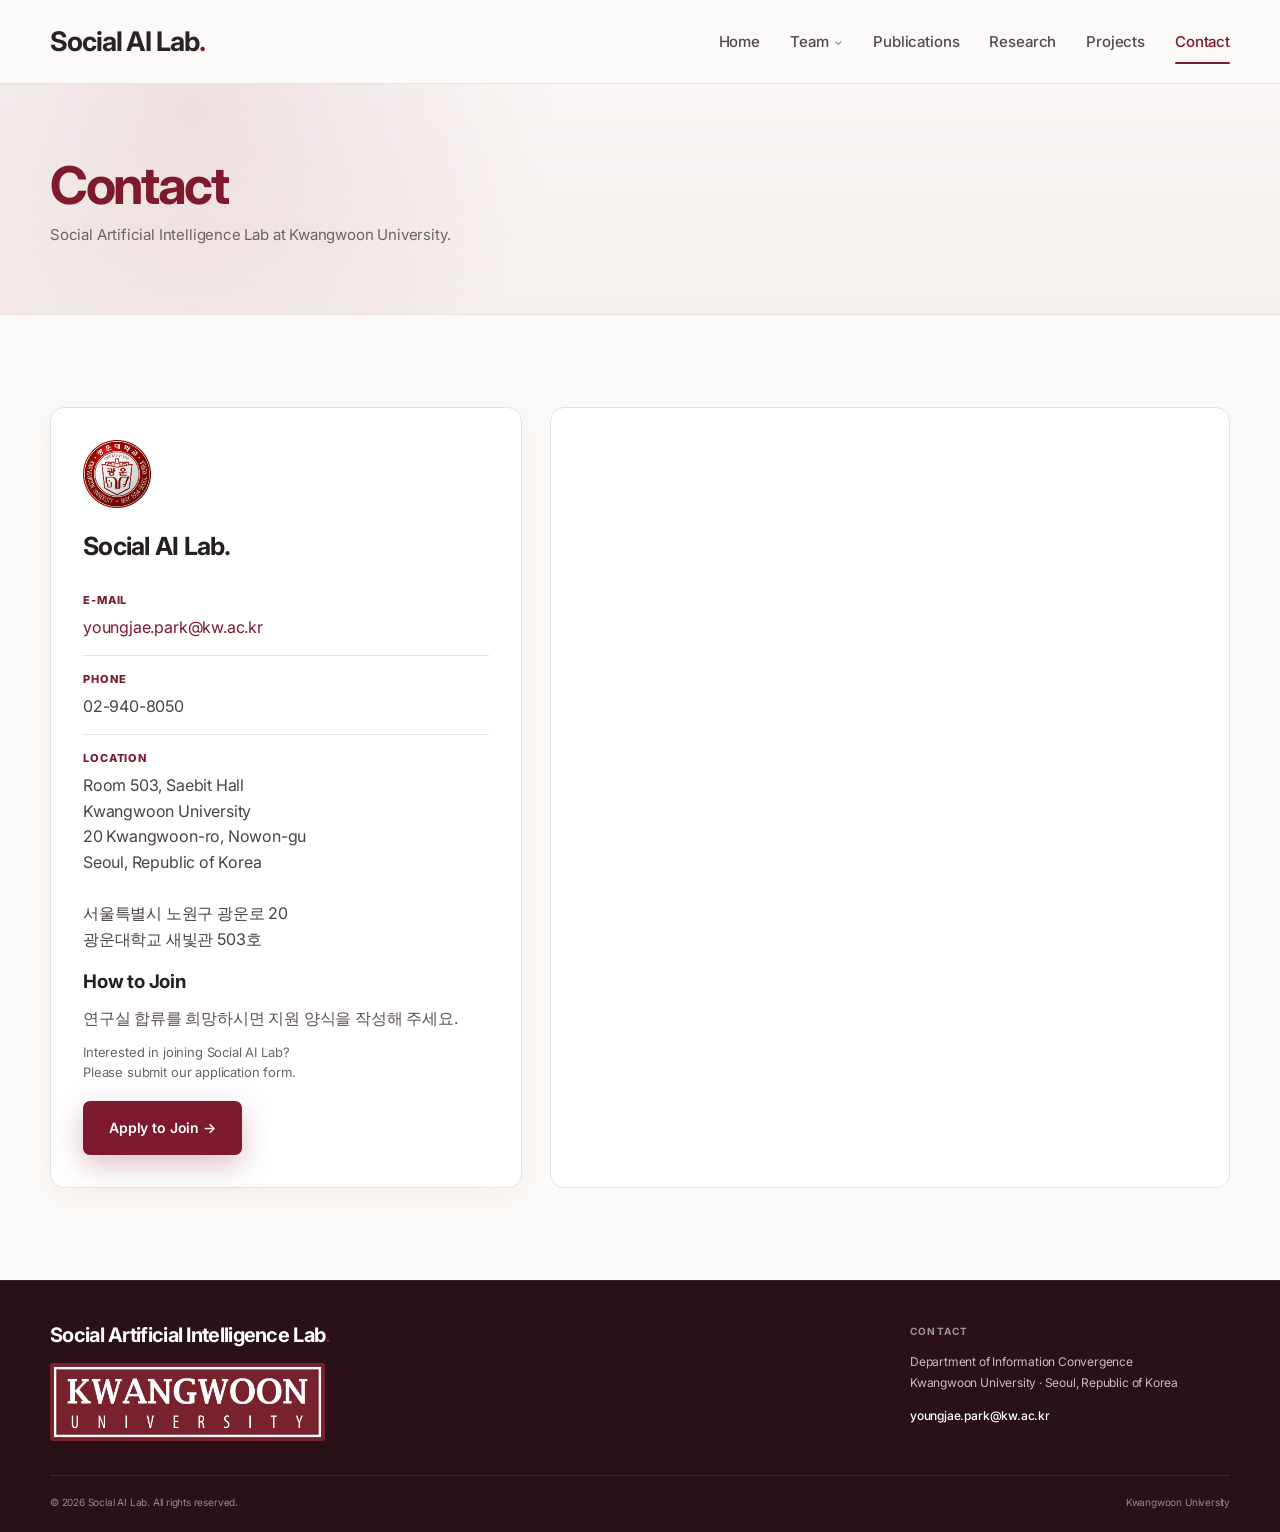
==== contact.html @ 52497746 "Initial Social AI Lab website" ====
<!DOCTYPE html>
<html lang="en">
<head>
  <meta charset="UTF-8">
  <meta name="viewport" content="width=device-width, initial-scale=1.0">
  <meta name="description" content="Social Artificial Intelligence Lab at Kwangwoon University.">
  <meta name="theme-color" content="#7D1A2D">
  <script>document.documentElement.classList.add('js');</script>
  <title>Contact | Social AI Lab.</title>
  <link rel="preconnect" href="https://fonts.googleapis.com">
  <link rel="preconnect" href="https://fonts.gstatic.com" crossorigin>
  <link href="https://fonts.googleapis.com/css2?family=Inter:wght@400;500;600;700;800&display=swap" rel="stylesheet">
  <link rel="stylesheet" href="assets/css/style.css">
</head><body><header class="site-header"><div class="container navbar">
<a class="brand" href="index.html"><span>Social AI Lab</span><span class="brand-dot">.</span></a>
<button class="menu-toggle" aria-label="Open navigation" aria-expanded="false"><span></span><span></span><span></span></button>
<nav class="nav-links" aria-label="Main navigation">
<div class="nav-item"><a class="nav-link" href="index.html">Home</a></div>
<div class="nav-item has-dropdown"><a class="nav-link" href="team.html">Team <span class="chev">⌄</span></a><div class="dropdown"><a href="team.html#professor">Professor</a><a href="team.html#members">Members</a><a href="team.html#openings">Open Positions</a></div></div>
<div class="nav-item"><a class="nav-link" href="publications.html">Publications</a></div><div class="nav-item"><a class="nav-link" href="research.html">Research</a></div><div class="nav-item"><a class="nav-link" href="projects.html">Projects</a></div><div class="nav-item"><a class="nav-link active" href="contact.html">Contact</a></div>
</nav></div></header>
<main>
  <section class="page-hero">
    <div class="container reveal">
      <h1 class="page-title-accent">Contact</h1>
      <p>Social Artificial Intelligence Lab at Kwangwoon University.</p>
    </div>
  </section>
  <section class="section"><div class="container contact-grid"><div class="contact-card reveal"><img class="contact-seal" src="assets/images/kwangwoon-seal.png" alt="Kwangwoon University seal"><h2>Social AI Lab.</h2>
<div class="contact-line">
  <div class="contact-label">E-mail</div>
  <div class="contact-value">
    <a href="mailto:youngjae.park@kw.ac.kr">
      youngjae.park@kw.ac.kr
    </a>
  </div>
</div>

<div class="contact-line">
  <div class="contact-label">Phone</div>
  <div class="contact-value">
    02-940-8050
  </div>
</div>

<div class="contact-line">
  <div class="contact-label">Location</div>
  <div class="contact-value">
    Room 503, Saebit Hall<br>
    Kwangwoon University<br>
    20 Kwangwoon-ro, Nowon-gu<br>
    Seoul, Republic of Korea<br><br>

    서울특별시 노원구 광운로 20<br>
    광운대학교 새빛관 503호
  </div>
</div>

<div class="join-box" id="join">
  <h3>How to Join</h3>

  <p>연구실 합류를 희망하시면 지원 양식을 작성해 주세요.</p>
  <p class="join-en">Interested in joining Social AI Lab? <br>
    Please submit our application form.</p>

  <a class="btn btn-primary"
     href="https://forms.gle/jD24uBFevf582Hy1A"
     target="_blank"
     rel="noopener noreferrer"
     style="margin-top: 18px;">
    Apply to Join →
  </a>
</div>
</div>

<div class="map-wrap reveal"><iframe title="Kwangwoon University map" src="https://www.google.com/maps?q=Kwangwoon+University+Seoul&output=embed" loading="lazy" referrerpolicy="no-referrer-when-downgrade"></iframe></div></div></section></main>



<footer class="site-footer">
  <div class="container">

    <div class="footer-grid">

      <div class="footer-identity">
        <div class="footer-brand">
          Social Artificial Intelligence Lab<span class="brand-dot">.</span>
        </div>

        <img
          class="kw-mark"
          src="assets/images/kwangwoon-communicationmark.png"
          alt="Kwangwoon University">
      </div>

      <div class="footer-contact-block">
        <div class="footer-contact-label">CONTACT</div>

        <div class="footer-contact">
          Department of Information Convergence<br>
          Kwangwoon University · Seoul, Republic of Korea

          <div class="footer-email">
            <a href="mailto:youngjae.park@kw.ac.kr">
              youngjae.park@kw.ac.kr
            </a>
          </div>
        </div>
      </div>

    </div>

    <div class="footer-bottom">
      <span>© 2026 Social AI Lab. All rights reserved.</span>
      <span>Kwangwoon University</span>
    </div>

  </div>
</footer>

<button class="scroll-top" aria-label="Scroll to top">↑</button>

<script src="assets/js/main.js"></script>

</body>
</html>
---- assets/css/style.css ----
:root {
  --kw: #7D1A2D;
  --kw-dark: #55101F;
  --kw-deep: #301018;
  --kw-mid: #9A3548;
  --kw-soft: #F4E8EB;
  --bg: #FCFAF8;
  --bg-2: #F6F1EF;
  --bg-3: #EFE7E5;
  --surface: #FFFFFF;
  --text: #261F21;
  --muted: #6E6266;
  --muted-2: #93878A;
  --line: #E8DFE0;
  --line-strong: #D8CACC;
  --shadow: 0 18px 60px rgba(78, 35, 45, .11);
  --radius: 14px;
  --radius-sm: 9px;
  --container: 1180px;
  --header-h: 84px;
}
* { box-sizing: border-box; }
html { scroll-behavior: smooth; }
body {
  margin: 0;
  background: var(--bg);
  color: var(--text);

  font-family:
    -apple-system,
    BlinkMacSystemFont,
    "SF Pro Text",
    "Apple SD Gothic Neo",
    "Pretendard",
    "Inter",
    "Noto Sans KR",
    Arial,
    sans-serif;

  line-height: 1.6;
  letter-spacing: -0.012em;

  -webkit-font-smoothing: antialiased;
  -moz-osx-font-smoothing: grayscale;
  text-rendering: optimizeLegibility;
}
body.menu-open { overflow: hidden; }
img, svg, video { max-width: 100%; display: block; }
a { color: inherit; text-decoration: none; }
button, input, textarea { font: inherit; }
strong { font-weight: 700; }
p { letter-spacing: -0.012em; }
h1, h2, h3 { text-wrap: balance; }
.container { width: min(var(--container), calc(100% - 48px)); margin: 0 auto; }
.section { padding: 92px 0; }
.section--tight { padding: 68px 0; }
.section--alt { background: var(--bg-2); }

/* Header */
.site-header { height: var(--header-h); background: rgba(252,250,248,.94); border-bottom: 1px solid rgba(125,26,45,.10); position: sticky; top: 0; z-index: 1000; backdrop-filter: blur(14px); }
.navbar { height: 100%; display: flex; align-items: center; justify-content: space-between; gap: 30px; }
.brand {
  font-size: 27px;
  font-weight: 700;
  letter-spacing: -.04em;
  white-space: nowrap;
  color: #2c2225;
}
.brand-dot { color: var(--kw); }
.nav-links { display: flex; align-items: center; gap: 30px; }
.nav-item { position: relative; }
.nav-link {
  display: flex;
  align-items: center;
  gap: 6px;
  height: var(--header-h);
  font-size: 15px;
  font-weight: 500;
  letter-spacing: -.01em;
  color: #55494d;
  transition: color .2s ease;
}
.nav-link:hover, .nav-link.active { color: var(--kw); }
.nav-link.active::after { content: ""; position: absolute; left: 0; right: 0; bottom: 20px; height: 2px; background: var(--kw); border-radius: 2px; }
.chev { font-size: 11px; opacity: .75; transition: transform .2s ease; }
.nav-item:hover .chev { transform: rotate(180deg); }
.dropdown { position: absolute; top: calc(100% - 14px); right: -28px; width: 180px; padding: 8px; border: 1px solid var(--line); border-radius: 10px; background: #fff; box-shadow: var(--shadow); opacity: 0; visibility: hidden; transform: translateY(8px); transition: .18s ease; }
.nav-item:hover .dropdown { opacity: 1; visibility: visible; transform: translateY(0); }
.dropdown a { display: block; padding: 10px 12px; border-radius: 7px; color: var(--muted); font-size: 14px; }
.dropdown a:hover { color: var(--kw); background: var(--kw-soft); }
.menu-toggle { display: none; width: 42px; height: 42px; border: 1px solid var(--line); background: #fff; border-radius: 9px; color: var(--text); cursor: pointer; }
.menu-toggle span { display: block; width: 19px; height: 2px; background: var(--text); margin: 4px auto; }

/* Hero */
/* Hero */
.hero {
  min-height: 620px;
  position: relative;

  display: flex;
  align-items: center;

  overflow: hidden;

  /* 기본 배경 */
  background: var(--kw-deep);
}


/* ---------------------------------
   Dynamic research background
---------------------------------- */

.hero-research-image {
  position: absolute;
  inset: 0;

  width: 100%;
  height: 100%;

  object-fit: cover;

  /* 인물이 약간 오른쪽에 오도록 */
  object-position: 65% center;

  opacity: .58;

  /* 영상 자체의 푸른색을 조금 억제 */
  filter:
    saturate(.60)
    brightness(.72)
    contrast(1.05);

  animation: none;
}





/* 버건디 오버레이 */
.hero-research-bg {
  position: absolute;
  inset: 0;
  z-index: 0;

  overflow: hidden;
  background: var(--kw-deep);
}

.hero-research-bg::after {
  content: "";

  position: absolute;
  inset: 0;

  z-index: 2;
  pointer-events: none;

  background:
    linear-gradient(
      90deg,
      rgba(48,16,24,1.00) 0%,
      rgba(48,16,24,.98) 22%,
      rgba(48,16,24,.88) 40%,
      rgba(48,16,24,.62) 60%,
      rgba(48,16,24,.40) 78%,
      rgba(48,16,24,.30) 100%
    );
}

/* Hero text는 항상 이미지 위 */
.hero-inner {
  position: relative;
  z-index: 5;

  padding: 84px 0 90px;

  color: #fff;
}
.hero-inner { position: relative; z-index: 2; padding: 84px 0 90px; color: #fff; }
.pill { display: inline-flex; align-items: center; gap: 8px; margin-bottom: 24px; padding: 7px 13px; border-radius: 99px; border: 1px solid rgba(255,224,230,.24); color: #f0c6cf; background: rgba(166,59,80,.14); font-size: 13px; font-weight: 700; }
.hero h1 {
  max-width: 820px;
  margin: 0;

  font-family:
    -apple-system,
    BlinkMacSystemFont,
    "SF Pro Display",
    "Apple SD Gothic Neo",
    "Pretendard",
    "Inter",
    sans-serif;

  font-size: clamp(48px, 5.4vw, 74px);
  line-height: 1.02;
  letter-spacing: -.045em;
  font-weight: 700;
}
.hero-subtitle {
  margin-top: 24px;
  max-width: none;

  font-size: clamp(16px, 1.35vw, 20px);
  line-height: 1.55;
  font-weight: 400;
  letter-spacing: -.015em;

  color: rgba(255, 255, 255, .82);
}
.hero-actions { display: flex; gap: 14px; margin-top: 34px; flex-wrap: wrap; }
.btn {
  display: inline-flex;
  align-items: center;
  justify-content: center;
  gap: 9px;
  min-height: 54px;
  padding: 0 25px;
  border-radius: 7px;
  border: 1px solid transparent;
  font-size: 14px;
  font-weight: 600;
  letter-spacing: -.01em;
  transition: transform .18s ease, background .18s ease, border-color .18s ease;
}
.btn:hover { transform: translateY(-2px); }
.btn-primary { background: var(--kw); color: #fff; box-shadow: 0 10px 30px rgba(125,26,45,.28); }
.btn-primary:hover { background: #92233a; }
.btn-ghost { color: #fff; background: rgba(255,255,255,.04); border-color: rgba(255,255,255,.28); }
.btn-ghost:hover { background: rgba(255,255,255,.09); border-color: rgba(255,255,255,.42); }
.btn-light { background: #fff; color: var(--kw); box-shadow: 0 8px 26px rgba(44,9,17,.15); }
.icon-box { width: 18px; height: 18px; display: inline-grid; place-items: center; }

/* Section headings */
.eyebrow {
  display: inline-flex;
  align-items: center;
  padding: 6px 13px;
  border-radius: 999px;
  background: var(--kw-soft);
  color: var(--kw);
  font-size: 12px;
  font-weight: 650;
  letter-spacing: .015em;
  margin-bottom: 17px;
}
.eyebrow--dark { background: rgba(255,255,255,.12); color: #f2d9de; }
.section-title {
  margin: 0;

  font-family:
    -apple-system,
    BlinkMacSystemFont,
    "SF Pro Display",
    "Apple SD Gothic Neo",
    "Pretendard",
    "Inter",
    sans-serif;

  font-size: clamp(34px, 4.2vw, 50px);
  line-height: 1.08;
  letter-spacing: -.045em;
  font-weight: 700;
}
.section-title--sm { font-size: clamp(32px,3.4vw,44px); }
.section-lead { color: var(--muted); max-width: 720px; margin: 22px 0 0; font-size: 16px; }
.section-head { margin-bottom: 44px; }
.section-head.center { text-align: center; }
.section-head.center .section-lead { margin-left: auto; margin-right: auto; }

/* About */
.about-grid { display: grid; grid-template-columns: 1.05fr .95fr; gap: 86px; align-items: center; }
.about-copy p { color: var(--muted); margin: 19px 0 0; font-size: 16px; }
.about-copy p strong { color: var(--text); }
.about-facts { display: grid; gap: 10px; margin-top: 27px; }
.about-facts div { display: grid; grid-template-columns: 90px 1fr; gap: 16px; padding-top: 10px; border-top: 1px solid var(--line); font-size: 13px; }
.about-facts strong { color: var(--kw); }
.about-facts span { color: var(--muted); }
.media-frame { position: relative; border-radius: 14px; overflow: hidden; border: 1px solid var(--line); background: #fff; box-shadow: var(--shadow); }
.media-frame::after { content: ""; position: absolute; inset: 0; box-shadow: inset 0 0 0 1px rgba(255,255,255,.25); pointer-events: none; }
.about-image { aspect-ratio: 1.17/1; object-fit: cover; width: 100%; }
.media-caption { position: absolute; left: 18px; bottom: 16px; z-index: 2; padding: 7px 10px; border-radius: 7px; background: rgba(48,16,24,.80); color: #fff; font-size: 12px; backdrop-filter: blur(7px); }

/* Home research cards */
.research-grid { display: grid; grid-template-columns: repeat(4,1fr); gap: 18px; }
.research-card { min-height: 265px; position: relative; overflow: hidden; padding: 26px; border-radius: var(--radius); border: 1px solid var(--line); background: linear-gradient(155deg,#fff,#f8f3f2); box-shadow: 0 8px 30px rgba(83,37,47,.045); transition: transform .22s ease, border-color .22s ease, box-shadow .22s ease; }
.research-card:hover { transform: translateY(-5px); border-color: rgba(125,26,45,.34); box-shadow: var(--shadow); }
.research-card::before { content: ""; position: absolute; width: 180px; height: 180px; border-radius: 50%; right: -76px; top: -75px; background: radial-gradient(circle,rgba(125,26,45,.13),transparent 68%); }
.research-num { color: var(--kw); font-size: 12px; font-weight: 800; letter-spacing: .1em; }
.research-card h3 { margin: 68px 0 11px; font-size: 21px; line-height: 1.24; letter-spacing: -.03em; font-weight: 650; }
.research-card p { color: var(--muted); font-size: 13px; margin: 0; }
.card-arrow { position: absolute; right: 22px; bottom: 20px; width: 34px; height: 34px; display: grid; place-items: center; border-radius: 50%; border: 1px solid var(--line-strong); color: var(--kw); }

/* News */
.news-wrap {
    display: grid;
    grid-template-columns: .55fr 1.45fr;
    gap: 60px;
    align-items: start;

    width: min(1360px, calc(100vw - 48px));
    max-width: none;

    margin-left: 50%;
    transform: translateX(-50%);
}

.news-wrap .section-title {
    font-size: clamp(36px, 4.4vw, 54px);
    line-height: 1.00;
}

/* News 제목의 시작선을 다른 section과 맞춤 */
@media (min-width: 1360px) {
    .news-wrap > .reveal:first-child {
        padding-left: 90px;
    }
}
.news-list { border-top: 1px solid var(--line); }
.news-item { display: grid; grid-template-columns: 112px 1fr; gap: 20px; padding: 19px 0; border-bottom: 1px solid var(--line); }
.news-date { color: var(--kw); font-size: 13px; font-weight: 750; }
.news-text { color: #5f5357; font-size: 14px; }
.news-text strong { color: var(--text); }
.show-more { margin-top: 20px; border: 0; background: transparent; color: var(--kw); font-size: 13px; font-weight: 700; cursor: pointer; padding: 0; }
.news-item.is-hidden { display: none; }

/* Selected publications */
.selected-pubs { display: grid; grid-template-columns: repeat(3,1fr); gap: 18px; }
.selected-pub { border: 1px solid var(--line); background: #fff; border-radius: 13px; overflow: hidden; transition: transform .2s ease, box-shadow .2s ease, border-color .2s ease; }
.selected-pub:hover { transform: translateY(-4px); border-color: rgba(125,26,45,.28); box-shadow: var(--shadow); }
.selected-pub img {
  width: 100%;
  aspect-ratio: 16 / 9;

  object-fit: contain;
  object-position: center;

  background: #fff;
}

.selected-pub div { padding: 19px 20px 21px; }
.selected-pub span { color: var(--kw); font-size: 11px; font-weight: 800; text-transform: uppercase; letter-spacing: .05em; }
.selected-pub h3 { margin: 7px 0 0; font-size: 17px; line-height: 1.4; letter-spacing: -.025em; font-weight: 600; }
.more-row { margin-top: 24px; }
.text-link { color: var(--kw); font-size: 13px; font-weight: 750; }
.text-link:hover { text-decoration: underline; }

/* Join strip */
.join-strip { background: linear-gradient(120deg,var(--kw-deep),var(--kw)); color: #fff; padding: 62px 0; }
.join-strip-inner { display: flex; align-items: center; justify-content: space-between; gap: 36px; }
.join-strip h2 { font-size: clamp(28px,3.2vw,42px); line-height: 1.08; letter-spacing: -.04em; font-weight: 700; margin: 0; }
.join-strip p { margin: 10px 0 0; color: #ead7dc; }

/* Page hero */
.page-hero { padding: 74px 0 67px; background: radial-gradient(circle at 15% 10%,rgba(125,26,45,.10),transparent 33%), linear-gradient(180deg,#faf6f5,#f5efed); border-bottom: 1px solid var(--line); }
.page-kicker { display: block; color: var(--kw); font-size: 12px; font-weight: 800; text-transform: uppercase; letter-spacing: .12em; margin-bottom: 10px; }
.page-hero h1 {
  margin: 0;

  font-family:
    -apple-system,
    BlinkMacSystemFont,
    "SF Pro Display",
    "Apple SD Gothic Neo",
    "Pretendard",
    "Inter",
    sans-serif;

  font-size: clamp(38px, 4.2vw, 52px);
  line-height: 1.06;
  letter-spacing: -.045em;
  font-weight: 700;
}
.page-hero p { color: var(--muted); margin: 10px 0 0; font-size: 15px; }
.page-title-accent {
    color: var(--kw);
}
/* Team */
.team-section-title {
  font-family:
    -apple-system,
    BlinkMacSystemFont,
    "SF Pro Display",
    "Apple SD Gothic Neo",
    "Pretendard",
    "Inter",
    sans-serif;

  font-weight: 700;
  letter-spacing: -.04em;
}
.professor-card { display: grid; grid-template-columns: 260px 1fr; gap: 42px; padding: 32px; border: 1px solid var(--line); border-radius: var(--radius); background: #fff; box-shadow: 0 10px 36px rgba(78,35,45,.05); }
.profile-photo { width: 100%; aspect-ratio: 1/1.1; object-fit: cover; border-radius: 10px; background: var(--kw-soft); }
.person-name { font-size: 28px; margin: 0 0 7px; letter-spacing: -.035em; font-weight: 700; }
.person-ko { color: var(--muted-2); font-size: 16px; font-weight: 600; margin-left: 7px; }
.person-role { color: var(--kw); font-weight: 700; font-size: 14px; }
.person-affil { color: var(--muted); margin: 8px 0 0; }
.person-desc { color: var(--muted); margin: 20px 0 0; }
.profile-grid { margin-top: 20px; display: grid; gap: 10px; }
.profile-grid > div { display: grid; grid-template-columns: 80px 1fr; gap: 15px; padding-top: 10px; border-top: 1px solid var(--line); font-size: 13px; }
.profile-grid span { color: var(--kw); font-weight: 750; }
.profile-grid p { margin: 0; color: var(--muted); }
.profile-grid a { color: var(--text); }
.link-row { display: flex; flex-wrap: wrap; gap: 9px; margin-top: 21px; }
.mini-link { padding: 8px 11px; border: 1px solid var(--line-strong); border-radius: 7px; color: #5c4e52; font-size: 12px; background: #fff; }
.mini-link:hover { border-color: rgba(125,26,45,.42); color: var(--kw); }
.profile-columns { display: grid; grid-template-columns: 1fr 1fr; gap: 22px; }
.info-panel { background: #fff; border: 1px solid var(--line); border-radius: var(--radius); padding: 28px; }
.clean-list { list-style: none; padding: 0; margin: 0; display: grid; gap: 13px; color: var(--muted); font-size: 14px; }
.clean-list li { padding-bottom: 13px; border-bottom: 1px solid var(--line); }
.clean-list li:last-child { border-bottom: 0; padding-bottom: 0; }
.clean-list strong { color: var(--kw); margin-right: 8px; }
.empty-members { display: grid; grid-template-columns: 94px 1fr; gap: 28px; align-items: center; border: 1px dashed #cfb9bd; border-radius: 14px; background: #fff; padding: 30px; }
.empty-mark { width: 94px; height: 94px; border-radius: 50%; display: grid; place-items: center; background: var(--kw-soft); color: var(--kw); font-size: 34px; font-weight: 800; }
.empty-members h3 { margin: 0 0 7px; }
.empty-members p { margin: 0; color: var(--muted); }


/* Members */
.member-card {
  display: grid;
  grid-template-columns: 150px minmax(0, 1fr);
  gap: 30px;
  align-items: center;
  max-width: 720px;
  padding: 24px;
  margin-top: 24px;
  border: 1px solid var(--line);
  border-radius: var(--radius);
  background: #fff;
  box-shadow: 0 10px 36px rgba(78,35,45,.05);
}

.member-photo {
  width: 150px;
  aspect-ratio: 3 / 4;
  object-fit: cover;
  object-position: center top;
  border-radius: 10px;
  background: var(--kw-soft);
}

.member-info {
  min-width: 0;
}

.member-info .person-name {
  margin-bottom: 18px;
}

.member-research {
  display: flex;
  align-items: baseline;
  gap: 18px;
  padding-top: 12px;
  border-top: 1px solid var(--line);
  white-space: nowrap;
}

.member-research span {
  flex: 0 0 auto;
  color: var(--kw);
  font-size: 13px;
  font-weight: 700;
}

.member-research p {
  margin: 0;
  color: var(--muted);
  font-size: 14px;
  white-space: nowrap;
}

/* Publications */
.pub-toolbar { display: flex; align-items: center; justify-content: space-between; gap: 20px; margin-bottom: 28px; }
.filters { display: flex; gap: 8px; flex-wrap: wrap; }
.filter-btn { border: 1px solid var(--line-strong); background: #fff; color: var(--muted); padding: 9px 14px; border-radius: 8px; cursor: pointer; font-size: 13px; font-weight: 650; }
.filter-btn:hover, .filter-btn.active { background: var(--kw); color: #fff; border-color: var(--kw); }
.pub-list { display: grid; gap: 22px; }
.pub-card { display: grid; grid-template-columns: 285px 1fr; gap: 28px; padding: 20px; border-radius: 13px; border: 1px solid var(--line); background: #fff; transition: border-color .2s ease, transform .2s ease, box-shadow .2s ease; }
.pub-card:hover { border-color: rgba(125,26,45,.28); transform: translateY(-2px); box-shadow: 0 12px 32px rgba(78,35,45,.07); }
.pub-thumb {
    position: relative;
    overflow: hidden;
    border-radius: 9px;
    background: #fff;
}

.pub-thumb img {
    display: block;

    width: 100%;
    height: auto;

    /* 이미지 자체를 정확히 800:441 비율로 유지 */
    aspect-ratio: 800 / 441;

    object-fit: contain;
    object-position: center;

    margin: 0;
    transform: none;
}

/* Oral / Spotlight / Highlight 위치는 이미지와 독립적으로 고정 */
.pub-badges {
    position: absolute;
    left: 10px;
    top: 10px;

    display: flex;
    gap: 6px;

    z-index: 10;
}

.pub-badge {
    padding: 5px 8px;
    border-radius: 6px;

    background: rgba(48,16,24,.84);
    border: 1px solid rgba(255,255,255,.15);

    color: #f6e7ea;
    font-size: 10px;
    font-weight: 800;
    text-transform: uppercase;
    letter-spacing: .04em;

    white-space: nowrap;
}

.pub-badge.highlight {
    color: #fff;
    background: var(--kw);
    border-color: rgba(255,255,255,.18);
}
.pub-meta { color: var(--kw); font-size: 12px; font-weight: 780; text-transform: none; letter-spacing: .04em; }
.pub-card h2 { margin: 7px 0 8px; font-size: 21px; line-height: 1.35; letter-spacing: -.03em; font-weight: 650; }
.pub-authors { color: #51474a; font-size: 13px; margin: 0 0 8px; }
.pub-venue { color: var(--muted); font-size: 13px; margin: 0; }
.pub-note { color: var(--kw); font-size: 12px; margin: 8px 0 0; font-weight: 650; }
.pub-links { display: flex; gap: 8px; flex-wrap: wrap; margin-top: 15px; }
.pub-link { padding: 6px 9px; border-radius: 6px; border: 1px solid var(--line-strong); font-size: 11px; color: #5b4f53; background: #fff; }
.pub-link:hover { color: var(--kw); border-color: rgba(125,26,45,.42); }

/* Research page */
.research-intro { color: var(--muted); max-width: 900px; margin: 0 0 44px; font-size: 17px; }
.research-row { display: grid; grid-template-columns: 1.08fr .92fr; gap: 52px; align-items: center; padding: 52px 0; border-top: 1px solid var(--line); }
.research-row:nth-child(even) .research-visual { order: 2; }
.research-visual {
  min-height: 280px;
  border-radius: 12px;
  overflow: hidden;
  border: 1px solid var(--line);
  background: #fff;
  box-shadow: 0 8px 26px rgba(78,35,45,.05);
}

.research-visual img {
  width: 100%;
  height: 100%;
  min-height: 280px;
  object-fit: cover;
}
/* Spatiotemporal slideshow */
.research-slideshow {
  position: relative;
}


/* 모든 GIF를 동일한 프레임 안에 배치 */
.research-slide {
  position: absolute;
  inset: 0;

  width: 100%;
  height: 100%;

  object-fit: contain;
  object-position: center;

  background: #fff;

  opacity: 0;

  animation: researchSlideFade 16s infinite ease-in-out;
}


/* 4초 간격으로 순차 재생 */
.research-slide:nth-child(1) {
  animation-delay: 0s;
}

.research-slide:nth-child(2) {
  animation-delay: 4s;
}

.research-slide:nth-child(3) {
  animation-delay: 8s;
}

.research-slide:nth-child(4) {
  animation-delay: 12s;
}


/* Cross fade */
@keyframes researchSlideFade {

  0% {
    opacity: 0;
  }

  4% {
    opacity: 1;
  }

  21% {
    opacity: 1;
  }

  25% {
    opacity: 0;
  }

  100% {
    opacity: 0;
  }
}

.research-info h2 { margin: 0 0 13px; font-size: 29px; line-height: 1.12; letter-spacing: -.04em; font-weight: 700; }
.research-info > p { color: var(--muted); }
.research-info ul { margin: 13px 0 0; padding-left: 19px; color: #544a4d; }
.research-info li { margin: 5px 0; }

/* Contact */
.contact-grid { display: grid; grid-template-columns: .82fr 1.18fr; gap: 28px; align-items: stretch; }
.contact-card { padding: 32px; border-radius: var(--radius); background: #fff; border: 1px solid var(--line); box-shadow: 0 8px 30px rgba(78,35,45,.05); }
.contact-seal { width: 68px; height: 68px; object-fit: contain; margin-bottom: 18px; }
.contact-card h2 { margin: 0 0 26px; font-size: 25px; letter-spacing: -.03em; font-weight: 700; }
.contact-line { padding: 15px 0; border-top: 1px solid var(--line); }
.contact-line:first-of-type { border-top: 0; padding-top: 0; }
.contact-label { font-size: 11px; color: var(--kw); text-transform: uppercase; font-weight: 800; letter-spacing: .08em; }
.contact-value { margin-top: 5px; color: #4c4245; }
.contact-value a { color: var(--kw); }
.map-wrap { min-height: 480px; border-radius: var(--radius); overflow: hidden; border: 1px solid var(--line); background: #fff; }
.map-wrap iframe { width: 100%; height: 100%; min-height: 480px; border: 0; filter: saturate(.80) contrast(1.02); }
.join-box h3 {
    margin: 0 0 9px;
}

.join-box p {
    margin: 0;
    color: #5e4f54;
}

.join-box a {
    color: var(--kw);
}

/* Apply to Join 버튼 */
.join-box .btn-primary {
    color: #fff;
}

.join-box .btn-primary:hover {
    color: #fff;
}

.join-en {
    margin-top: 10px !important;
    font-size: 13px;
    color: var(--muted) !important;
}
/* Footer */
.site-footer {
  background: #2a1118;
  border-top: 1px solid rgba(255,255,255,.08);
  padding: 42px 0 22px;
  color: #fff;
}

.footer-grid {
  display: grid;
  grid-template-columns: 1fr auto;
  gap: 80px;
  align-items: start;
}

/* Left */
.footer-brand {
  font-size: 20px;
  font-weight: 700;
  line-height: 1.2;
  letter-spacing: -.035em;
}

.kw-mark {
  width: 275px;
  height: auto;
  margin-top: 16px;
  border-radius: 3px;
}

/* Right */
.footer-contact-block {
  min-width: 320px;
}

.footer-contact-label {
  margin-bottom: 12px;

  color: rgba(255,255,255,.55);
  font-size: 10px;
  font-weight: 700;
  letter-spacing: .12em;
}

.footer-contact {
  color: #cdb9be;
  font-size: 12px;
  line-height: 1.75;
}

.footer-email {
  margin-top: 12px;
}

.footer-email a {
  color: #fff;
  font-weight: 500;
}

.footer-email a:hover {
  color: #f0cbd3;
}

/* Bottom */
.footer-bottom {
  margin-top: 34px;
  padding-top: 18px;

  border-top: 1px solid rgba(255,255,255,.10);

  color: #9f858c;
  font-size: 10px;

  display: flex;
  justify-content: space-between;
  gap: 20px;
}
/* Scroll top + reveal */
.scroll-top { position: fixed; right: 24px; bottom: 24px; width: 42px; height: 42px; border: 1px solid rgba(125,26,45,.22); border-radius: 50%; background: rgba(255,255,255,.92); color: var(--kw); cursor: pointer; display: grid; place-items: center; opacity: 0; pointer-events: none; transform: translateY(8px); transition: .2s ease; z-index: 500; box-shadow: 0 8px 24px rgba(78,35,45,.10); }
.scroll-top.visible { opacity: 1; pointer-events: auto; transform: translateY(0); }
/* Scroll Reveal */
.reveal {
  opacity: 1;
  transform: none;
}

.js .reveal {
  opacity: 0;
  transform: translateY(36px);

  transition:
    opacity .8s cubic-bezier(.22, 1, .36, 1),
    transform .8s cubic-bezier(.22, 1, .36, 1);

  will-change: opacity, transform;
}

.js .reveal.in-view {
  opacity: 1;
  transform: translateY(0);
}

/* @media (prefers-reduced-motion: reduce) { html { scroll-behavior: auto; } .js .reveal { opacity: 1; transform: none; transition: none; } .btn, .research-card, .selected-pub, .pub-card { transition: none; } } */
@media (max-width: 1000px) {
  .research-grid { grid-template-columns: repeat(2,1fr); }
  .footer-grid { grid-template-columns: 1fr 1fr; }
  .about-grid, .news-wrap, .contact-grid, .profile-columns { grid-template-columns: 1fr; }
  .about-grid { gap: 45px; } .news-wrap { gap: 34px; }
  .research-row { grid-template-columns: 1fr; gap: 26px; }
  .research-row:nth-child(even) .research-visual { order: initial; }
  .selected-pubs { grid-template-columns: 1fr 1fr; }
}
@media (max-width: 820px) {
  :root { --header-h: 72px; }
  .container { width: min(var(--container), calc(100% - 34px)); }
  .menu-toggle { display: block; }
  .nav-links { position: fixed; top: var(--header-h); left: 0; right: 0; height: calc(100vh - var(--header-h)); padding: 18px 22px; background: #fcfaf8; display: none; flex-direction: column; align-items: stretch; gap: 0; border-top: 1px solid var(--line); }
  .nav-links.open { display: flex; }
  .nav-link { height: auto; padding: 15px 4px; border-bottom: 1px solid var(--line); }
  .nav-link.active::after { display: none; }
  .dropdown { position: static; width: 100%; opacity: 1; visibility: visible; transform: none; display: none; box-shadow: none; border: 0; padding: 0 0 8px 12px; background: transparent; }
  .nav-item.mobile-open .dropdown { display: block; }
  .nav-item:hover .dropdown { display: none; }
  .nav-item.mobile-open:hover .dropdown { display: block; }
  .hero { min-height: 560px; } .hero-inner { padding: 65px 0 70px; } .section { padding: 72px 0; }
  .professor-card { grid-template-columns: 1fr; } .professor-card .profile-photo { max-width: 280px; }
  .pub-card { grid-template-columns: 1fr; } .pub-thumb { min-height: 210px; }
  .join-strip-inner { align-items: flex-start; flex-direction: column; }
  .pub-toolbar { align-items: flex-start; flex-direction: column; }
}
@media (max-width: 700px) {
  .member-card {
    grid-template-columns: 110px minmax(0, 1fr);
    gap: 20px;
  }

  .member-photo {
    width: 110px;
  }

  .member-research {
    white-space: normal;
    flex-direction: column;
    gap: 3px;
  }

  .member-research p {
    white-space: normal;
  }
}

@media (max-width: 560px) {
  .research-grid, .footer-grid, .selected-pubs { grid-template-columns: 1fr; }
  .hero h1 { font-size: 44px; }
  .hero-actions { flex-direction: column; align-items: stretch; }
  .btn { width: 100%; }
  .news-item { grid-template-columns: 1fr; gap: 4px; }
  .professor-card { padding: 20px; }
  .pub-card { padding: 14px; }
  .footer-bottom { flex-direction: column; }
  .about-facts div, .profile-grid > div { grid-template-columns: 1fr; gap: 3px; }
  .empty-members { grid-template-columns: 1fr; }
}
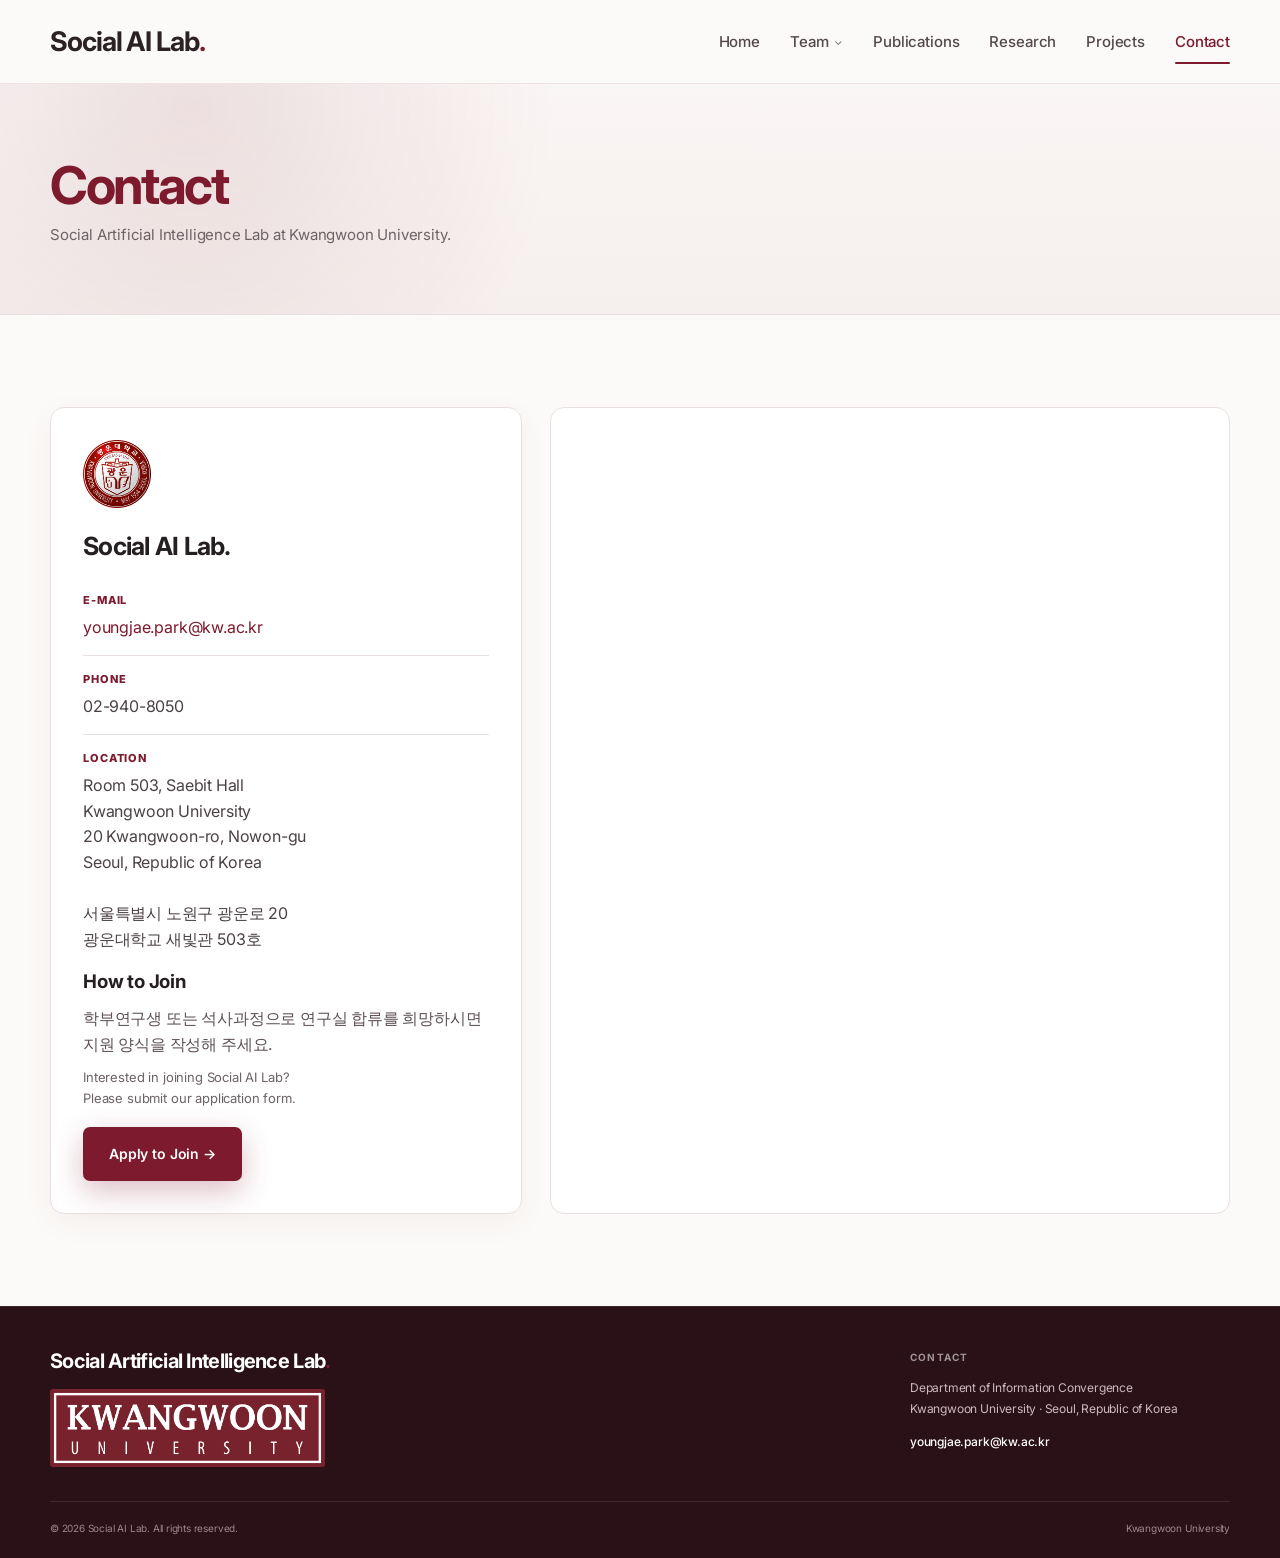
==== commit 45ff5d29: "Update joining instructions in contact.html" ====
--- a/contact.html
+++ b/contact.html
@@ -59,7 +59,7 @@
 <div class="join-box" id="join">
   <h3>How to Join</h3>
 
-  <p>연구실 합류를 희망하시면 지원 양식을 작성해 주세요.</p>
+  <p>학부연구생 또는 석사과정으로 연구실 합류를 희망하시면 지원 양식을 작성해 주세요.</p>
   <p class="join-en">Interested in joining Social AI Lab? <br>
     Please submit our application form.</p>
 
@@ -123,4 +123,4 @@
 <script src="assets/js/main.js"></script>
 
 </body>
-</html>+</html>
--- a/assets/css/style.css
+++ b/assets/css/style.css
@@ -471,7 +471,9 @@
   font-size: 14px;
   white-space: nowrap;
 }
-
+.member-research.member-email {
+  border-top: none;
+}
 /* Publications */
 .pub-toolbar { display: flex; align-items: center; justify-content: space-between; gap: 20px; margin-bottom: 28px; }
 .filters { display: flex; gap: 8px; flex-wrap: wrap; }
